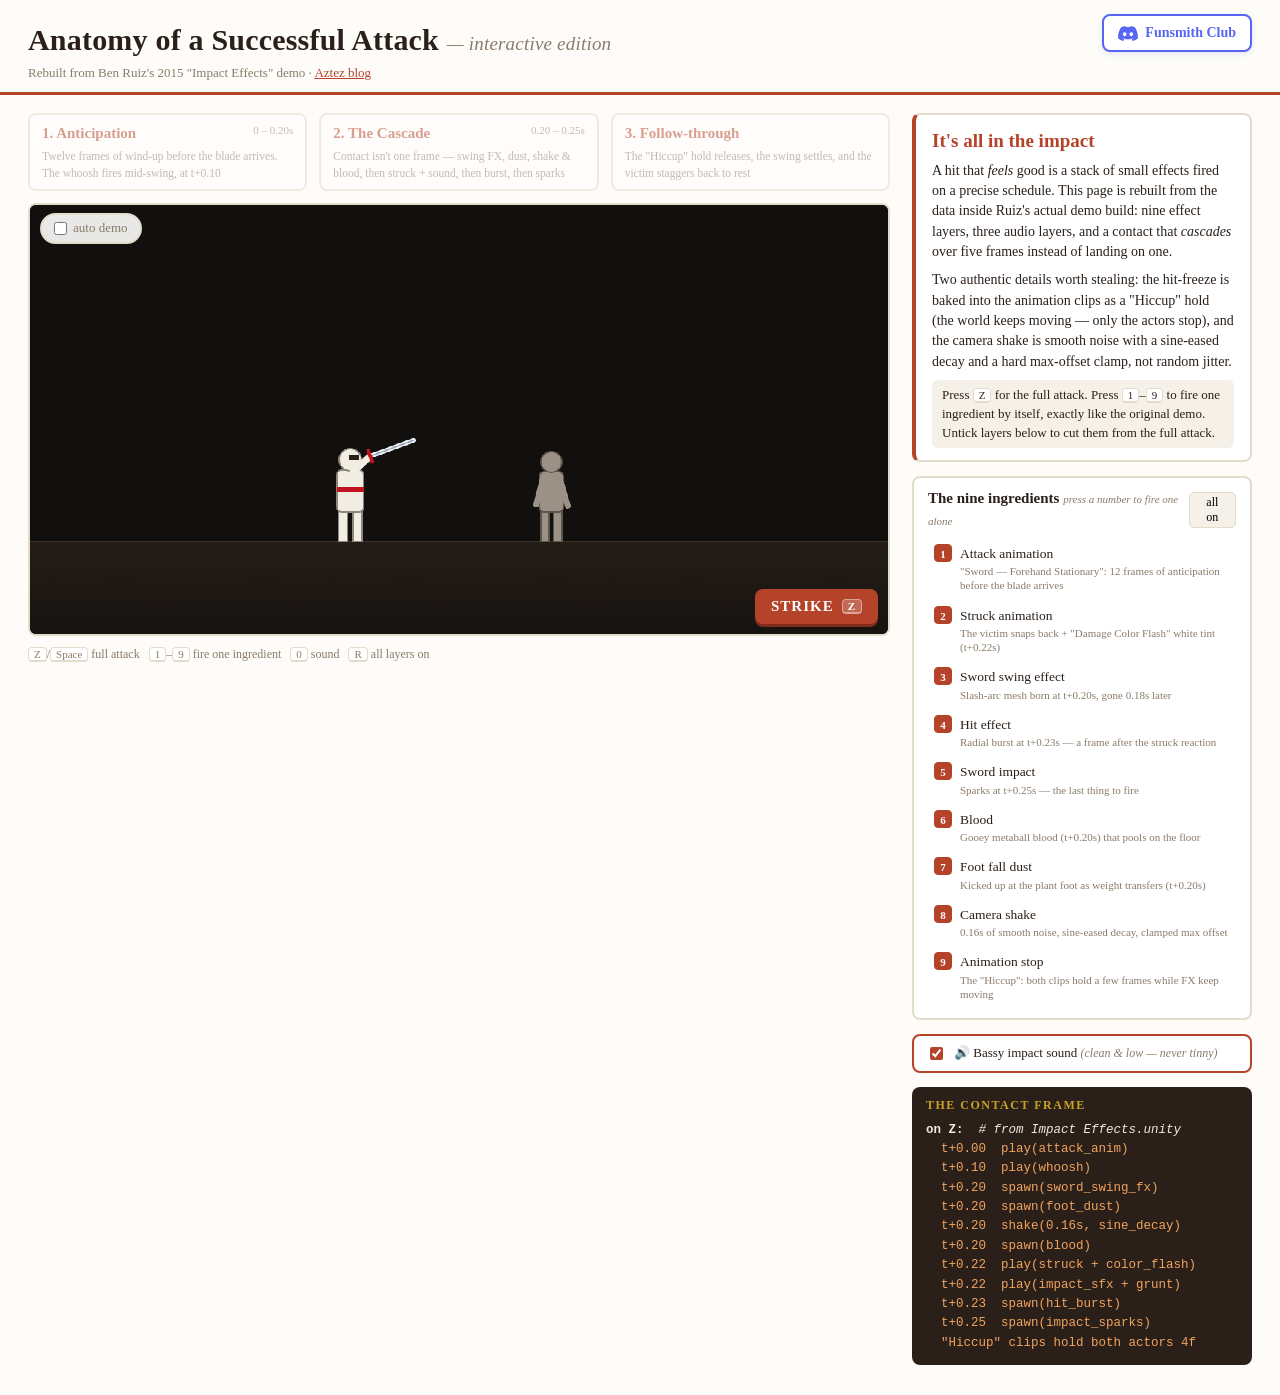
==== attack.html @ bd250144 "Add Commander Keen (10th character): the pogo Keen joins the roster on key 0, built around the mecha" ====
<!DOCTYPE html>
<html lang="en">
<head>
<meta charset="UTF-8">
<meta name="viewport" content="width=device-width, initial-scale=1.0">
<title>Anatomy of a Successful Attack — Interactive</title>
<link rel="stylesheet" href="attack.css?v=2">
</head>
<body>
<header>
  <div class="title-block">
    <h1>Anatomy of a Successful Attack <span class="subtitle">— interactive edition</span></h1>
    <p class="credit">Rebuilt from Ben Ruiz's 2015 "Impact Effects" demo · <a href="https://aztez.com/blog/2014/01/06/anatomy-of-a-successful-attack/" target="_blank" rel="noopener">Aztez blog</a></p>
  </div>
  <a class="funsmith-badge" href="http://funsmith.club" target="_blank" rel="noopener" title="Join the Funsmith Club on Discord">
    <svg viewBox="0 0 127.14 96.36" width="20" height="15" aria-hidden="true"><path fill="currentColor" d="M107.7,8.07A105.15,105.15,0,0,0,81.47,0a72.06,72.06,0,0,0-3.36,6.83A97.68,97.68,0,0,0,49,6.83,72.37,72.37,0,0,0,45.64,0,105.89,105.89,0,0,0,19.39,8.09C2.79,32.65-1.71,56.6.54,80.21h0A105.73,105.73,0,0,0,32.71,96.36,77.7,77.7,0,0,0,39.6,85.25a68.42,68.42,0,0,1-10.85-5.18c.91-.66,1.8-1.34,2.66-2a75.57,75.57,0,0,0,64.32,0c.87.71,1.76,1.39,2.66,2a68.68,68.68,0,0,1-10.87,5.19,77,77,0,0,0,6.89,11.1A105.25,105.25,0,0,0,126.6,80.22h0C129.24,52.84,122.09,29.11,107.7,8.07ZM42.45,65.69C36.18,65.69,31,60,31,53s5-12.74,11.43-12.74S54,46,53.89,53,48.84,65.69,42.45,65.69Zm42.24,0C78.41,65.69,73.25,60,73.25,53s5-12.74,11.44-12.74S96.23,46,96.12,53,91.08,65.69,84.69,65.69Z"/></svg>
    Funsmith Club
  </a>
</header>

<main>
  <section class="stage-col">
    <div class="phase-cards" id="phase-cards">
      <div class="phase-card" data-phase="windup">
        <h3>1. Anticipation <span class="ph-t">0 – 0.20s</span></h3>
        <p>Twelve frames of wind-up before the blade arrives. The whoosh fires mid-swing, at t+0.10</p>
      </div>
      <div class="phase-card" data-phase="active">
        <h3>2. The Cascade <span class="ph-t">0.20 – 0.25s</span></h3>
        <p>Contact isn't one frame — swing FX, dust, shake &amp; blood, then struck + sound, then burst, then sparks</p>
      </div>
      <div class="phase-card" data-phase="recovery">
        <h3>3. Follow-through</h3>
        <p>The "Hiccup" hold releases, the swing settles, and the victim staggers back to rest</p>
      </div>
    </div>

    <div class="canvas-wrap">
      <canvas id="game" width="1152" height="576"></canvas>
      <label class="demo-pill"><input type="checkbox" id="toggle-demo"> auto demo</label>
      <div class="freeze-badge" id="freeze-badge">HICCUP</div>
      <button class="attack-btn" id="attack-btn">STRIKE <kbd>Z</kbd></button>
    </div>

    <div class="stats-bar">
      <span class="controls-hint">
        <kbd>Z</kbd>/<kbd>Space</kbd> full attack &nbsp;
        <kbd>1</kbd>–<kbd>9</kbd> fire one ingredient &nbsp;
        <kbd>0</kbd> sound &nbsp;
        <kbd>R</kbd> all layers on
      </span>
    </div>
  </section>

  <aside class="side-col">
    <div class="explainer">
      <h2>It's all in the impact</h2>
      <p>A hit that <em>feels</em> good is a stack of small effects fired on a precise schedule. This page is
        rebuilt from the data inside Ruiz's actual demo build: nine effect layers, three audio layers, and a
        contact that <em>cascades</em> over five frames instead of landing on one.</p>
      <p>Two authentic details worth stealing: the hit-freeze is baked into the animation clips as a
        "Hiccup" hold (the world keeps moving — only the actors stop), and the camera shake is smooth noise
        with a sine-eased decay and a hard max-offset clamp, not random jitter.</p>
      <p class="rule">Press <kbd>Z</kbd> for the full attack. Press <kbd>1</kbd>–<kbd>9</kbd> to fire one
        ingredient by itself, exactly like the original demo. Untick layers below to cut them from the
        full attack.</p>
    </div>

    <div class="layers">
      <div class="layers-head">
        <h4>The nine ingredients <span class="layers-sub">press a number to fire one alone</span></h4>
        <button id="reset-btn" title="Turn every layer back on">all on</button>
      </div>
      <div id="layer-list"></div>
    </div>

    <label class="sound-pill" id="sound-pill">
      <input type="checkbox" id="toggle-sound" checked>
      <span>&#128266; Bassy impact sound <em>(clean &amp; low — never tinny)</em></span>
    </label>

    <div class="pseudo-box">
      <h4>The contact frame</h4>
      <pre id="pseudocode"></pre>
    </div>
  </aside>
</main>

<script src="attack.js?v=2"></script>
</body>
</html>
---- attack.css ----
:root {
  --ink: #2b2019;
  --paper: #fdfcf8;
  --panel: #f5f1e8;
  --line: #e3dccb;
  --accent: #b5432a;
  --gold: #c9a227;
  --muted: #8a7b6a;
}

* { box-sizing: border-box; }

body {
  margin: 0;
  background: var(--paper);
  color: var(--ink);
  font-family: Georgia, "Times New Roman", serif;
  line-height: 1.45;
}

header {
  position: relative;
  display: flex;
  align-items: flex-end;
  justify-content: space-between;
  flex-wrap: wrap;
  gap: 12px;
  padding: 18px 200px 10px 28px;
  border-bottom: 3px solid var(--accent);
}

h1 { margin: 0; font-size: 30px; letter-spacing: 0.2px; }
.subtitle { font-size: 19px; font-style: italic; color: var(--muted); font-weight: normal; }
.credit { margin: 2px 0 0; font-size: 13px; color: var(--muted); }
.credit a { color: var(--accent); }

.funsmith-badge {
  position: absolute;
  top: 14px;
  right: 28px;
  display: inline-flex;
  align-items: center;
  gap: 7px;
  padding: 7px 14px;
  border: 2px solid #5865f2;
  border-radius: 8px;
  background: #fff;
  color: #5865f2;
  font-weight: bold;
  font-size: 14px;
  text-decoration: none;
  box-shadow: 0 2px 6px rgba(88, 101, 242, 0.15);
}
.funsmith-badge:hover { background: #5865f2; color: #fff; }

main {
  display: flex;
  gap: 22px;
  padding: 18px 28px 30px;
  align-items: flex-start;
  flex-wrap: wrap;
}
.stage-col { flex: 1 1 640px; min-width: 540px; }
.side-col  { flex: 0 1 340px; min-width: 300px; display: flex; flex-direction: column; gap: 14px; }

/* ---- phase cards (windup / active / recovery) ---- */
.phase-cards { display: flex; gap: 12px; margin-bottom: 12px; }
.phase-card {
  flex: 1;
  padding: 8px 12px;
  border: 2px solid var(--line);
  border-radius: 8px;
  background: #fff;
  opacity: 0.5;
  transition: opacity 0.12s, border-color 0.12s, box-shadow 0.12s;
}
.phase-card h3 { margin: 0 0 3px; font-size: 15px; color: var(--accent); }
.phase-card .ph-t { font-size: 11px; color: var(--muted); font-weight: normal; float: right; }
.phase-card p { margin: 0; font-size: 11.5px; color: var(--muted); }
.phase-card.active {
  opacity: 1;
  border-color: var(--accent);
  box-shadow: 0 2px 8px rgba(181, 67, 42, 0.18);
}

/* ---- canvas ---- */
.canvas-wrap { position: relative; }
canvas#game {
  display: block;
  width: 100%;
  border: 2px solid var(--line);
  border-radius: 8px;
  background: #12100f;
  image-rendering: pixelated;
}
.demo-pill {
  position: absolute;
  top: 10px;
  left: 12px;
  display: inline-flex;
  align-items: center;
  gap: 6px;
  background: rgba(255, 255, 255, 0.9);
  border: 2px solid var(--line);
  border-radius: 999px;
  padding: 4px 12px;
  font-size: 13px;
  color: var(--muted);
  cursor: pointer;
  user-select: none;
}
.demo-pill input { accent-color: var(--accent); margin: 0; }
.demo-pill:has(input:checked) { border-color: var(--accent); color: var(--accent); }

.freeze-badge {
  position: absolute;
  top: 10px; right: 12px;
  background: var(--gold);
  color: #2b2019;
  font-size: 12px;
  font-weight: bold;
  letter-spacing: 1.5px;
  padding: 3px 10px;
  border-radius: 4px;
  opacity: 0;
  transition: opacity 0.05s;
}
.freeze-badge.on { opacity: 1; }

.attack-btn {
  position: absolute;
  bottom: 12px; right: 12px;
  font-family: inherit;
  font-size: 15px;
  font-weight: bold;
  letter-spacing: 1px;
  color: #fff;
  background: var(--accent);
  border: none;
  border-radius: 8px;
  padding: 9px 16px;
  cursor: pointer;
  box-shadow: 0 3px 0 #7d2c1a;
  display: inline-flex;
  align-items: center;
  gap: 8px;
}
.attack-btn:active { transform: translateY(2px); box-shadow: 0 1px 0 #7d2c1a; }
.attack-btn kbd { background: rgba(255,255,255,0.2); border-color: rgba(255,255,255,0.4); color: #fff; }

.stats-bar { margin-top: 8px; font-size: 14px; }
.controls-hint { font-size: 12px; color: var(--muted); }
kbd {
  font-family: inherit;
  border: 1px solid var(--line);
  border-bottom-width: 2px;
  border-radius: 4px;
  background: #fff;
  padding: 0 5px;
  font-size: 11px;
}

/* ---- explainer ---- */
.explainer {
  background: #fff;
  border: 2px solid var(--line);
  border-left: 4px solid var(--accent);
  border-radius: 8px;
  padding: 12px 16px;
  font-size: 14px;
}
.explainer h2 { margin: 0 0 6px; font-size: 19px; color: var(--accent); }
.explainer p { margin: 0 0 8px; }
.explainer p:last-child { margin-bottom: 0; }
.explainer .rule { background: var(--panel); border-radius: 6px; padding: 6px 10px; font-size: 13px; }

/* ---- layer toggles ---- */
.layers {
  background: #fff;
  border: 2px solid var(--line);
  border-radius: 8px;
  padding: 10px 14px 12px;
}
.layers-head { display: flex; justify-content: space-between; align-items: center; margin-bottom: 4px; }
.layers h4 { margin: 0; font-size: 15px; }
.layers-sub { font-size: 11px; color: var(--muted); font-weight: normal; font-style: italic; }
#reset-btn {
  font-family: inherit;
  font-size: 12px;
  border: 1px solid var(--line);
  background: var(--panel);
  border-radius: 5px;
  padding: 2px 10px;
  cursor: pointer;
}
#reset-btn:hover { border-color: var(--accent); color: var(--accent); }

.layer {
  display: flex;
  align-items: baseline;
  gap: 8px;
  padding: 5px 6px;
  border-radius: 6px;
  cursor: pointer;
  user-select: none;
}
.layer:hover { background: var(--panel); }
.layer input { display: none; }
.layer .key {
  flex: 0 0 auto;
  font-size: 11px;
  font-weight: bold;
  width: 18px; height: 18px;
  line-height: 18px;
  text-align: center;
  border-radius: 4px;
  background: var(--panel);
  color: var(--muted);
  border: 1px solid var(--line);
}
.layer .body { flex: 1; }
.layer .name { font-size: 13.5px; }
.layer .desc { display: block; font-size: 11px; color: var(--muted); line-height: 1.3; }
.layer.on .key { background: var(--accent); color: #fff; border-color: var(--accent); }
.layer.off .name { color: var(--muted); text-decoration: line-through; }

/* ---- sound pill ---- */
.sound-pill {
  display: flex;
  align-items: center;
  gap: 8px;
  padding: 8px 12px;
  border: 2px solid var(--line);
  border-radius: 8px;
  background: #fff;
  font-size: 13px;
  cursor: pointer;
  user-select: none;
}
.sound-pill em { color: var(--muted); font-size: 12px; }
.sound-pill input { accent-color: var(--accent); }
.sound-pill:has(input:checked) { border-color: var(--accent); }

/* ---- contact-frame code ---- */
.pseudo-box {
  background: #2b2019;
  color: #f2e8d8;
  border-radius: 8px;
  padding: 10px 14px 12px;
}
.pseudo-box h4 { margin: 0 0 6px; font-size: 12px; letter-spacing: 1.5px; text-transform: uppercase; color: var(--gold); }
.pseudo-box pre {
  margin: 0;
  font-family: Consolas, "Courier New", monospace;
  font-size: 12.5px;
  line-height: 1.55;
  white-space: pre-wrap;
}
.pseudo-box .hl { color: #f0a35e; }
.pseudo-box .off { color: #6f6355; text-decoration: line-through; }

/* ---- responsive ---- */
@media (max-width: 980px) {
  header { flex-direction: column; align-items: stretch; gap: 8px; padding-right: 12px; }
  .funsmith-badge { top: 10px; right: 12px; }
  .title-block { padding-right: 160px; }
  .stage-col { min-width: 100%; }
  .side-col { min-width: 100%; }
}
@media (max-width: 640px) {
  header { padding: 10px 12px 0; }
  .funsmith-badge { font-size: 12px; padding: 5px 10px; gap: 5px; }
  .title-block { padding-right: 152px; }
  h1 { font-size: 20px; }
  .subtitle { font-size: 13px; }
  main { padding: 10px 10px 24px; gap: 12px; }
  .phase-cards { gap: 6px; }
  .phase-card p { display: none; }
  .attack-btn { font-size: 13px; padding: 7px 12px; }
}
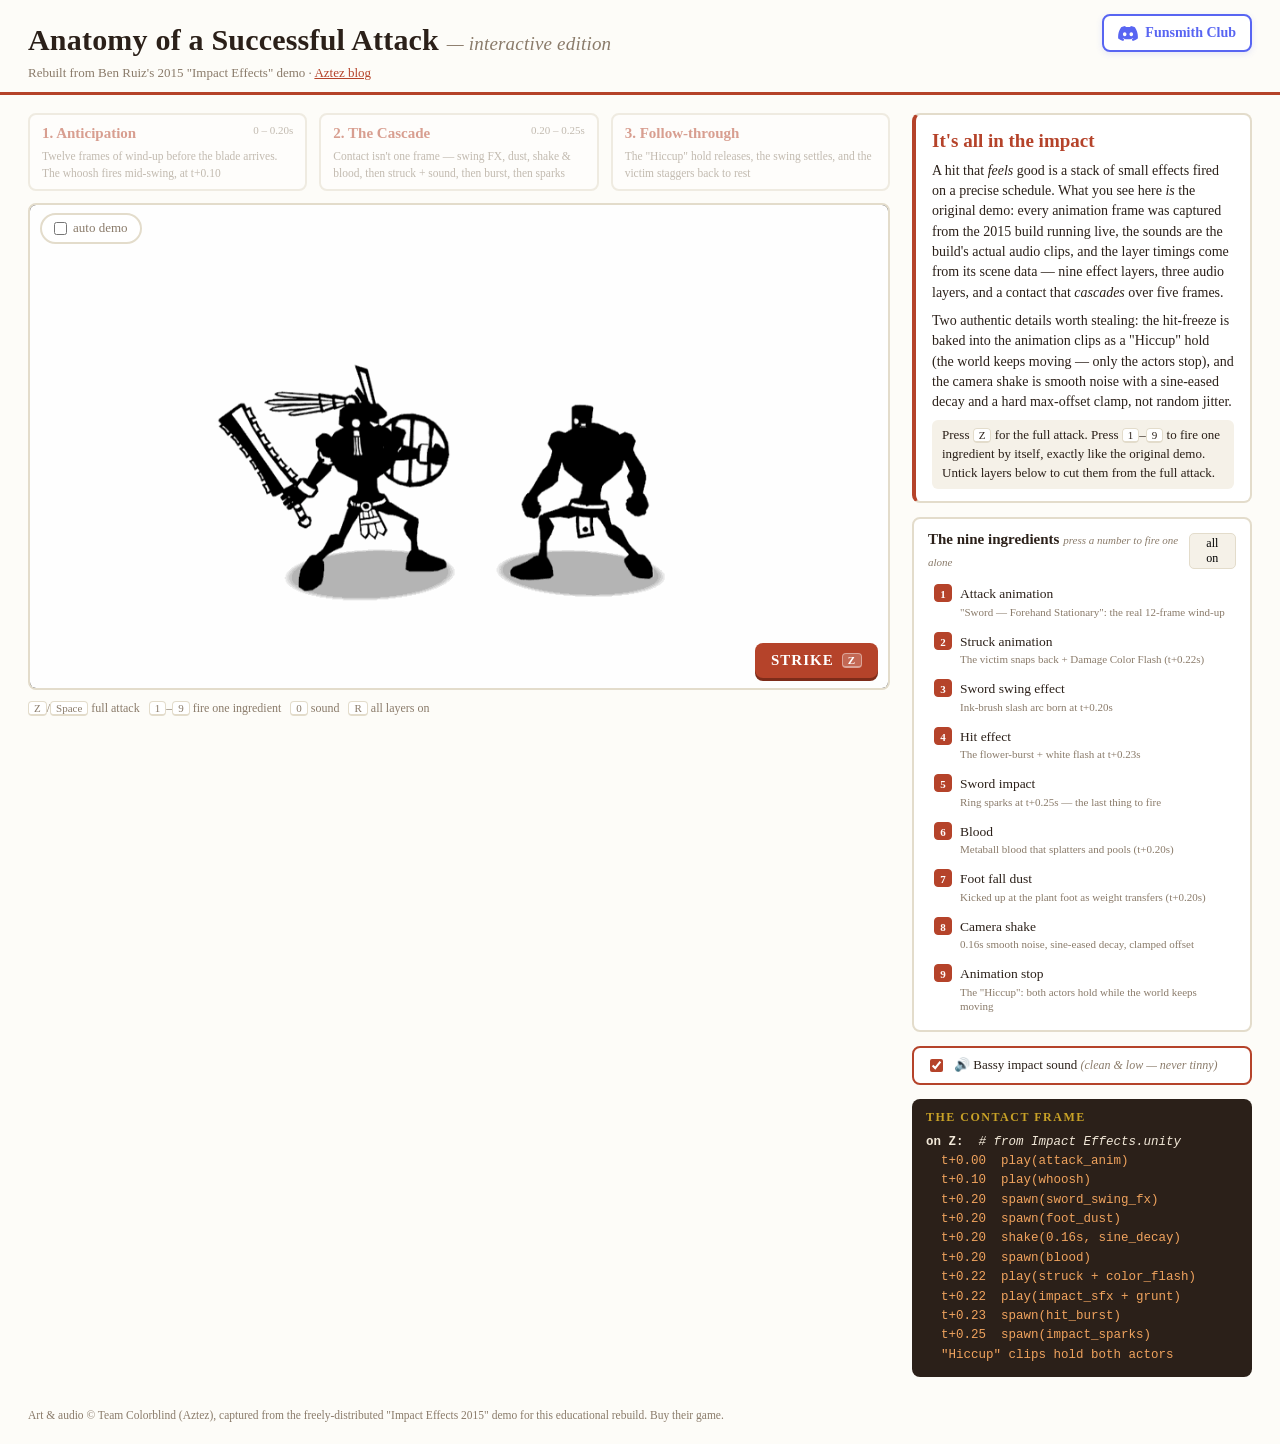
==== commit 20fe10d1: "Add Anatomy of a Successful Attack interactive page Rebuild of Ben Ruiz's 2014 Aztez blog demo as at" ====
--- a/attack.html
+++ b/attack.html
@@ -36,7 +36,7 @@
     </div>
 
     <div class="canvas-wrap">
-      <canvas id="game" width="1152" height="576"></canvas>
+      <canvas id="game" width="960" height="540"></canvas>
       <label class="demo-pill"><input type="checkbox" id="toggle-demo"> auto demo</label>
       <div class="freeze-badge" id="freeze-badge">HICCUP</div>
       <button class="attack-btn" id="attack-btn">STRIKE <kbd>Z</kbd></button>
@@ -55,9 +55,10 @@
   <aside class="side-col">
     <div class="explainer">
       <h2>It's all in the impact</h2>
-      <p>A hit that <em>feels</em> good is a stack of small effects fired on a precise schedule. This page is
-        rebuilt from the data inside Ruiz's actual demo build: nine effect layers, three audio layers, and a
-        contact that <em>cascades</em> over five frames instead of landing on one.</p>
+      <p>A hit that <em>feels</em> good is a stack of small effects fired on a precise schedule. What you see
+        here <em>is</em> the original demo: every animation frame was captured from the 2015 build running live,
+        the sounds are the build's actual audio clips, and the layer timings come from its scene data — nine
+        effect layers, three audio layers, and a contact that <em>cascades</em> over five frames.</p>
       <p>Two authentic details worth stealing: the hit-freeze is baked into the animation clips as a
         "Hiccup" hold (the world keeps moving — only the actors stop), and the camera shake is smooth noise
         with a sine-eased decay and a hard max-offset clamp, not random jitter.</p>
@@ -86,6 +87,8 @@
   </aside>
 </main>
 
-<script src="attack.js?v=2"></script>
+<p class="ip-note">Art &amp; audio © Team Colorblind (Aztez), captured from the freely-distributed
+  "Impact Effects 2015" demo for this educational rebuild. Buy their game.</p>
+<script src="attack.js?v=3"></script>
 </body>
 </html>
--- a/attack.css
+++ b/attack.css
@@ -90,8 +90,12 @@
   width: 100%;
   border: 2px solid var(--line);
   border-radius: 8px;
-  background: #12100f;
-  image-rendering: pixelated;
+  background: #0d0c0b;
+}
+.ip-note {
+  margin: 0 28px 20px;
+  font-size: 11.5px;
+  color: var(--muted);
 }
 .demo-pill {
   position: absolute;
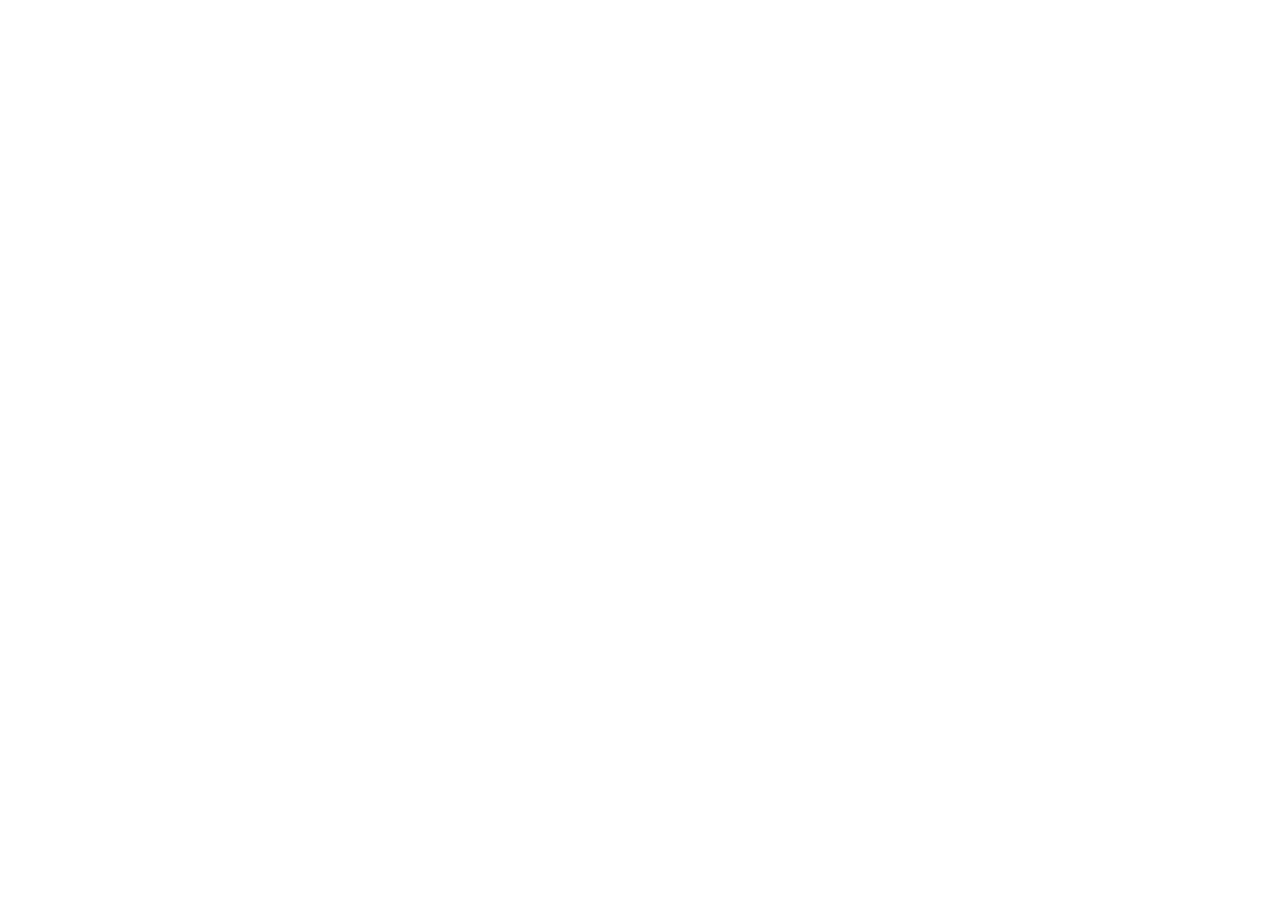
==== commit 1f5b060a: "Move attack page to its own repo The Anatomy of a Successful Attack demo now lives in AtomechLLC/ana" ====
--- a/attack.html
+++ b/attack.html
@@ -2,93 +2,12 @@
 <html lang="en">
 <head>
 <meta charset="UTF-8">
-<meta name="viewport" content="width=device-width, initial-scale=1.0">
-<title>Anatomy of a Successful Attack — Interactive</title>
-<link rel="stylesheet" href="attack.css?v=2">
+<title>Anatomy of a Successful Attack — moved</title>
+<meta http-equiv="refresh" content="0; url=https://atomechllc.github.io/anatomy-of-a-successful-attack/">
+<link rel="canonical" href="https://atomechllc.github.io/anatomy-of-a-successful-attack/">
 </head>
 <body>
-<header>
-  <div class="title-block">
-    <h1>Anatomy of a Successful Attack <span class="subtitle">— interactive edition</span></h1>
-    <p class="credit">Rebuilt from Ben Ruiz's 2015 "Impact Effects" demo · <a href="https://aztez.com/blog/2014/01/06/anatomy-of-a-successful-attack/" target="_blank" rel="noopener">Aztez blog</a></p>
-  </div>
-  <a class="funsmith-badge" href="http://funsmith.club" target="_blank" rel="noopener" title="Join the Funsmith Club on Discord">
-    <svg viewBox="0 0 127.14 96.36" width="20" height="15" aria-hidden="true"><path fill="currentColor" d="M107.7,8.07A105.15,105.15,0,0,0,81.47,0a72.06,72.06,0,0,0-3.36,6.83A97.68,97.68,0,0,0,49,6.83,72.37,72.37,0,0,0,45.64,0,105.89,105.89,0,0,0,19.39,8.09C2.79,32.65-1.71,56.6.54,80.21h0A105.73,105.73,0,0,0,32.71,96.36,77.7,77.7,0,0,0,39.6,85.25a68.42,68.42,0,0,1-10.85-5.18c.91-.66,1.8-1.34,2.66-2a75.57,75.57,0,0,0,64.32,0c.87.71,1.76,1.39,2.66,2a68.68,68.68,0,0,1-10.87,5.19,77,77,0,0,0,6.89,11.1A105.25,105.25,0,0,0,126.6,80.22h0C129.24,52.84,122.09,29.11,107.7,8.07ZM42.45,65.69C36.18,65.69,31,60,31,53s5-12.74,11.43-12.74S54,46,53.89,53,48.84,65.69,42.45,65.69Zm42.24,0C78.41,65.69,73.25,60,73.25,53s5-12.74,11.44-12.74S96.23,46,96.12,53,91.08,65.69,84.69,65.69Z"/></svg>
-    Funsmith Club
-  </a>
-</header>
-
-<main>
-  <section class="stage-col">
-    <div class="phase-cards" id="phase-cards">
-      <div class="phase-card" data-phase="windup">
-        <h3>1. Anticipation <span class="ph-t">0 – 0.20s</span></h3>
-        <p>Twelve frames of wind-up before the blade arrives. The whoosh fires mid-swing, at t+0.10</p>
-      </div>
-      <div class="phase-card" data-phase="active">
-        <h3>2. The Cascade <span class="ph-t">0.20 – 0.25s</span></h3>
-        <p>Contact isn't one frame — swing FX, dust, shake &amp; blood, then struck + sound, then burst, then sparks</p>
-      </div>
-      <div class="phase-card" data-phase="recovery">
-        <h3>3. Follow-through</h3>
-        <p>The "Hiccup" hold releases, the swing settles, and the victim staggers back to rest</p>
-      </div>
-    </div>
-
-    <div class="canvas-wrap">
-      <canvas id="game" width="960" height="540"></canvas>
-      <label class="demo-pill"><input type="checkbox" id="toggle-demo"> auto demo</label>
-      <div class="freeze-badge" id="freeze-badge">HICCUP</div>
-      <button class="attack-btn" id="attack-btn">STRIKE <kbd>Z</kbd></button>
-    </div>
-
-    <div class="stats-bar">
-      <span class="controls-hint">
-        <kbd>Z</kbd>/<kbd>Space</kbd> full attack &nbsp;
-        <kbd>1</kbd>–<kbd>9</kbd> fire one ingredient &nbsp;
-        <kbd>0</kbd> sound &nbsp;
-        <kbd>R</kbd> all layers on
-      </span>
-    </div>
-  </section>
-
-  <aside class="side-col">
-    <div class="explainer">
-      <h2>It's all in the impact</h2>
-      <p>A hit that <em>feels</em> good is a stack of small effects fired on a precise schedule. What you see
-        here <em>is</em> the original demo: every animation frame was captured from the 2015 build running live,
-        the sounds are the build's actual audio clips, and the layer timings come from its scene data — nine
-        effect layers, three audio layers, and a contact that <em>cascades</em> over five frames.</p>
-      <p>Two authentic details worth stealing: the hit-freeze is baked into the animation clips as a
-        "Hiccup" hold (the world keeps moving — only the actors stop), and the camera shake is smooth noise
-        with a sine-eased decay and a hard max-offset clamp, not random jitter.</p>
-      <p class="rule">Press <kbd>Z</kbd> for the full attack. Press <kbd>1</kbd>–<kbd>9</kbd> to fire one
-        ingredient by itself, exactly like the original demo. Untick layers below to cut them from the
-        full attack.</p>
-    </div>
-
-    <div class="layers">
-      <div class="layers-head">
-        <h4>The nine ingredients <span class="layers-sub">press a number to fire one alone</span></h4>
-        <button id="reset-btn" title="Turn every layer back on">all on</button>
-      </div>
-      <div id="layer-list"></div>
-    </div>
-
-    <label class="sound-pill" id="sound-pill">
-      <input type="checkbox" id="toggle-sound" checked>
-      <span>&#128266; Bassy impact sound <em>(clean &amp; low — never tinny)</em></span>
-    </label>
-
-    <div class="pseudo-box">
-      <h4>The contact frame</h4>
-      <pre id="pseudocode"></pre>
-    </div>
-  </aside>
-</main>
-
-<p class="ip-note">Art &amp; audio © Team Colorblind (Aztez), captured from the freely-distributed
-  "Impact Effects 2015" demo for this educational rebuild. Buy their game.</p>
-<script src="attack.js?v=3"></script>
+<p>This page moved to
+  <a href="https://atomechllc.github.io/anatomy-of-a-successful-attack/">atomechllc.github.io/anatomy-of-a-successful-attack</a>.</p>
 </body>
 </html>
